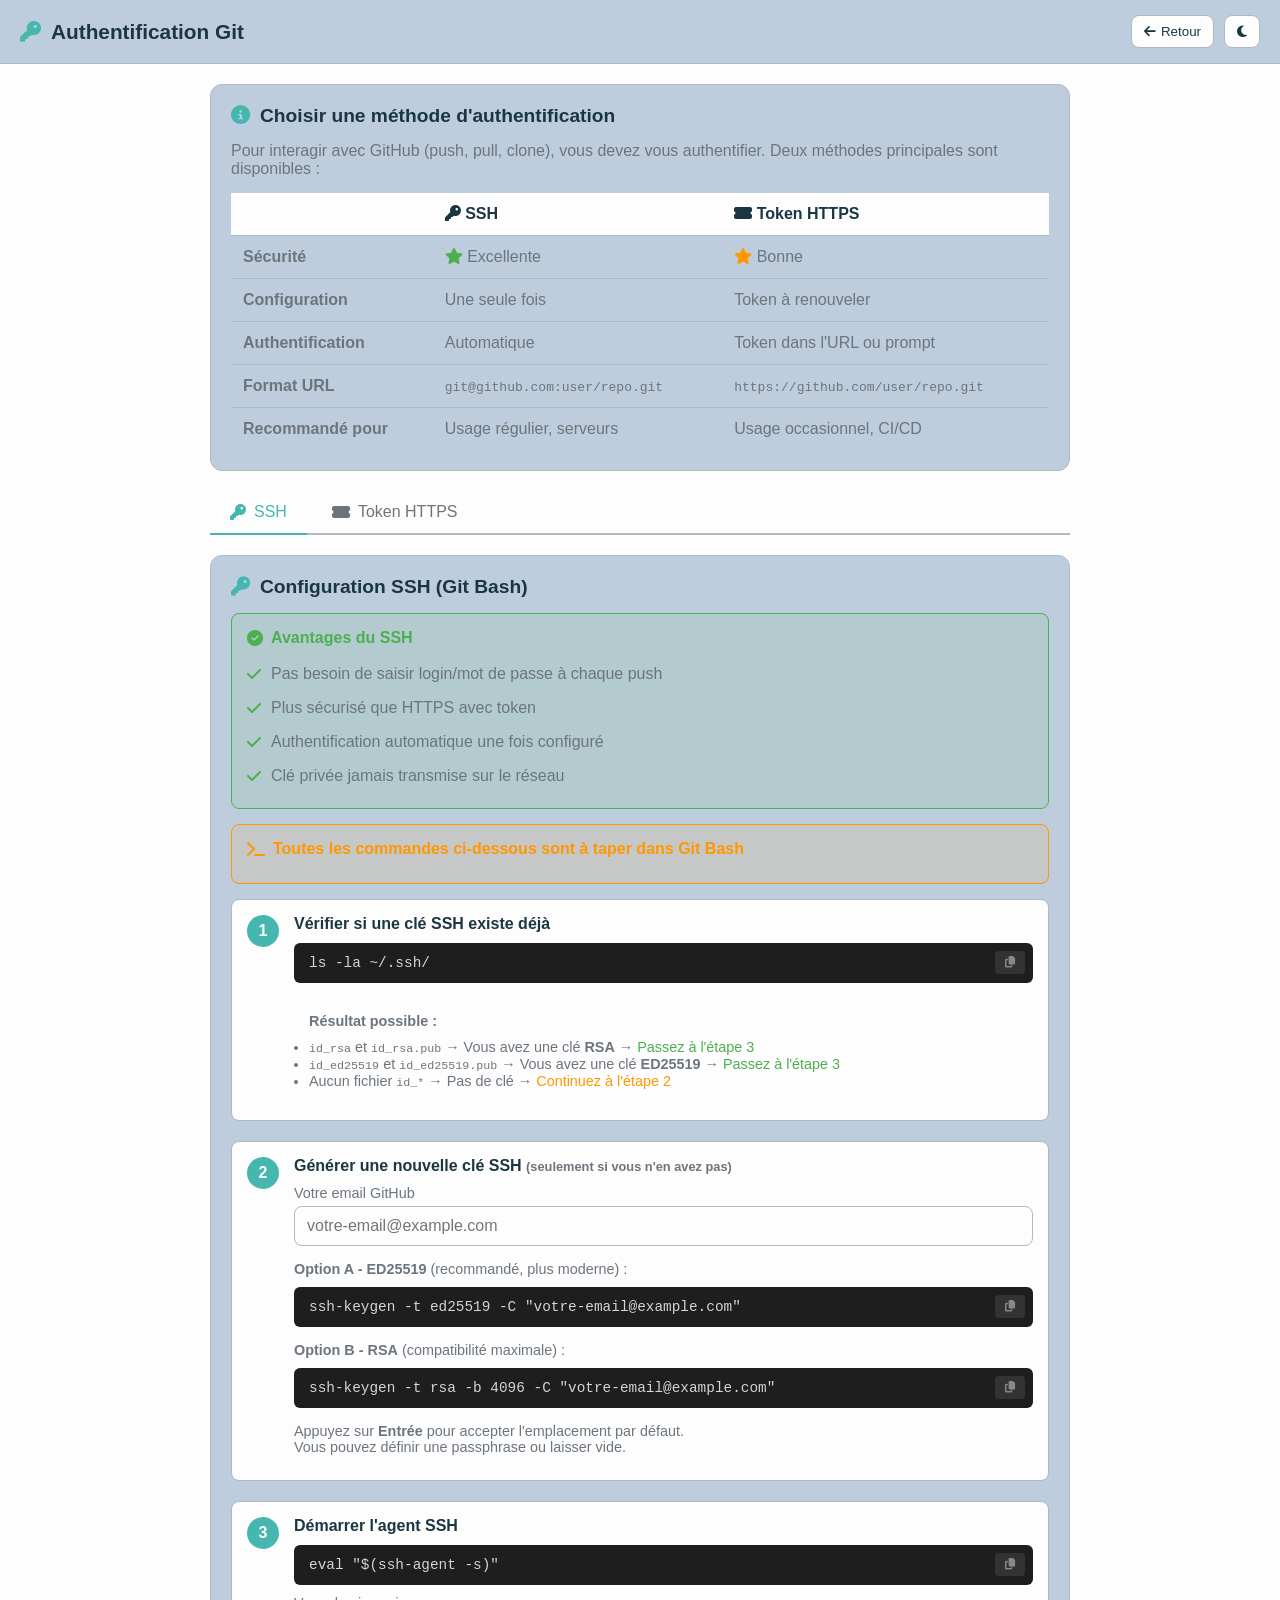
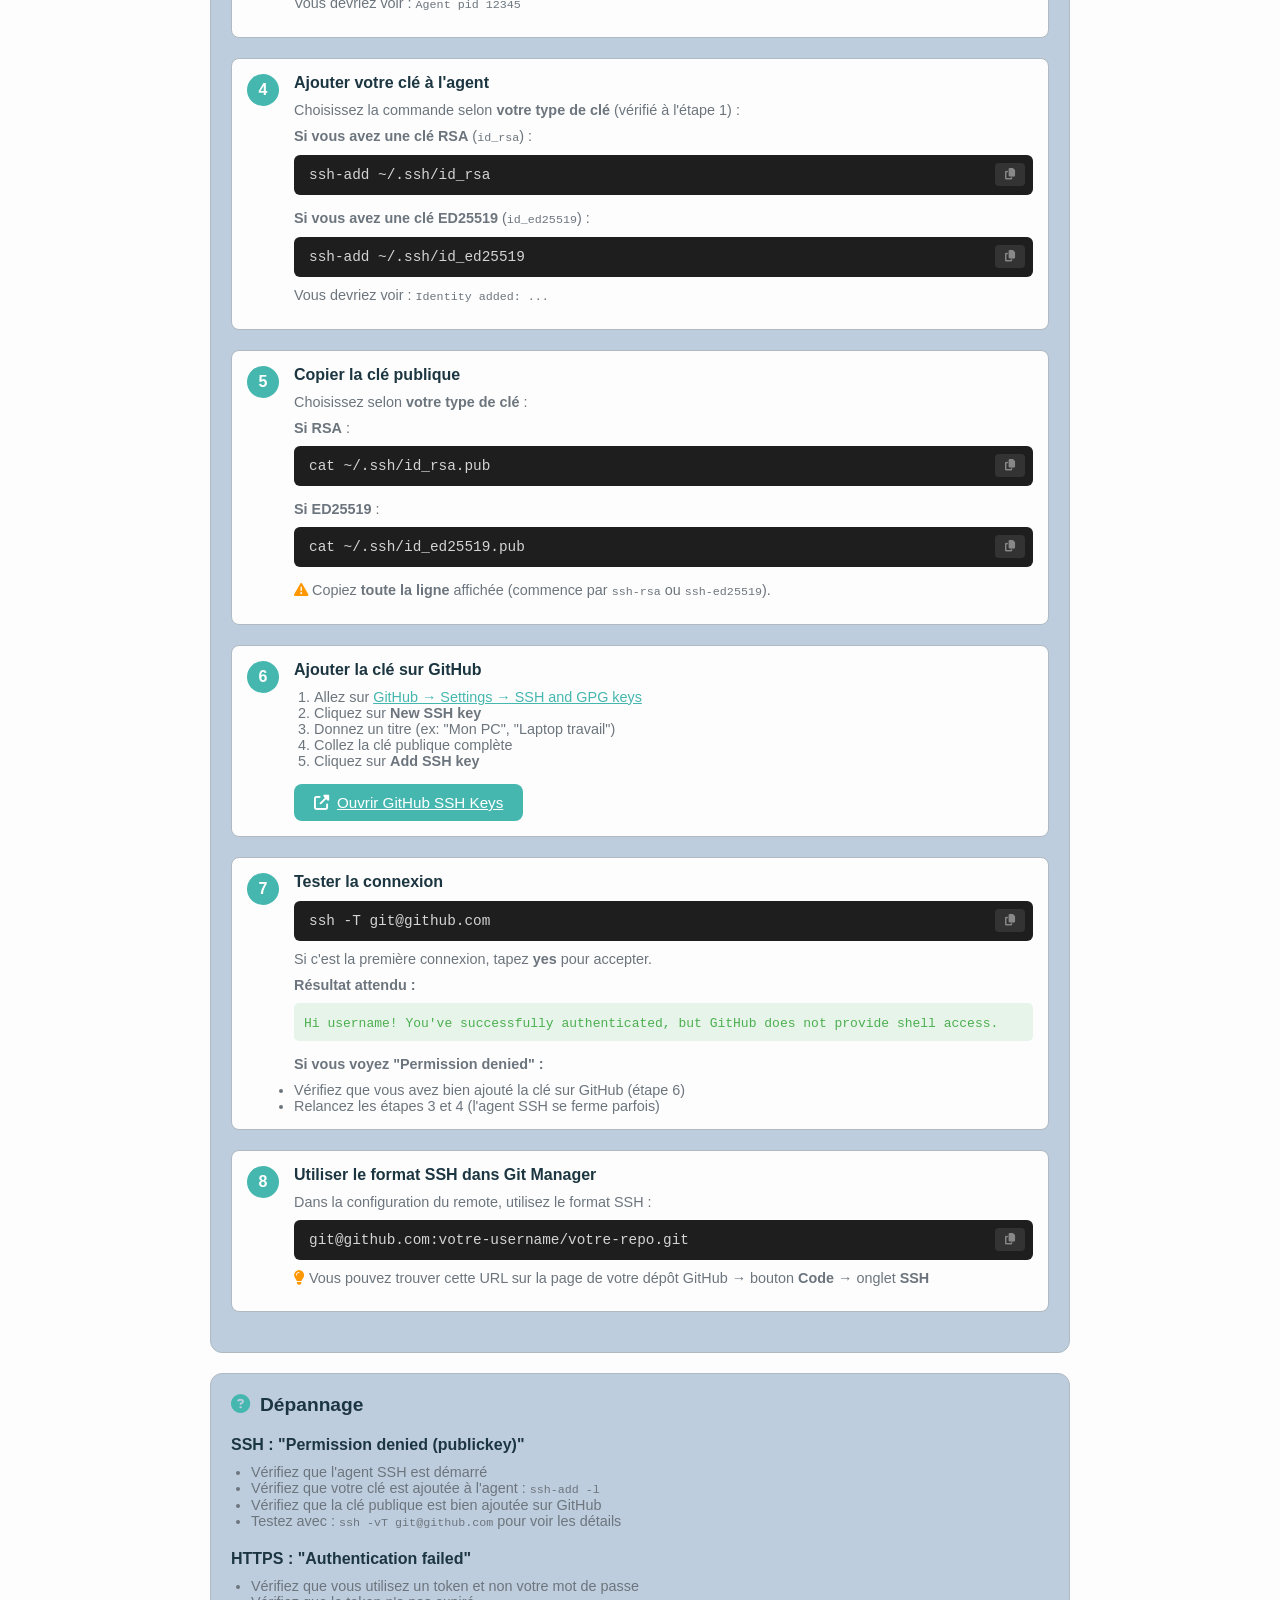
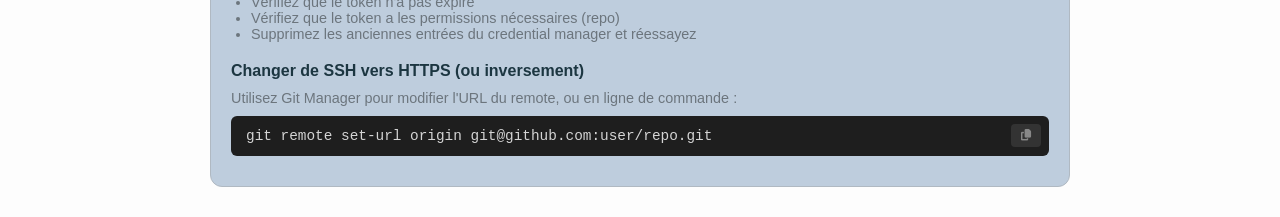
==== git-manager/git-auth.html @ 7ff9e51e "git add git-manager/css/ git-manager/js/ git-manager/git-auth.html git-manager/git-clone.html git-ma" ====
<!DOCTYPE html>
<html lang="fr">
<head>
  <meta charset="UTF-8">
  <meta name="viewport" content="width=device-width, initial-scale=1.0">
  <title>Authentification Git - SSH & Token</title>
  <link rel="icon" href="flavicon.svg" type="image/svg+xml">
  <link rel="stylesheet" href="css/common.css">
  <link rel="stylesheet" href="css/git-auth.css">
  <link rel="stylesheet" href="https://cdnjs.cloudflare.com/ajax/libs/font-awesome/6.4.0/css/all.min.css">
</head>
<body>
  <div class="header">
    <h1>
      <i class="fas fa-key"></i>
      <span>Authentification Git</span>
    </h1>
    <div class="header-actions">
      <button onclick="window.location.href='git-manager.html'" title="Retour au gestionnaire">
        <i class="fas fa-arrow-left"></i>
        <span>Retour</span>
      </button>
      <button onclick="toggleDarkMode()" id="darkModeBtn" title="Mode sombre">
        <i class="fas fa-moon"></i>
      </button>
    </div>
  </div>

  <div class="container">
    <div class="card">
      <h2><i class="fas fa-info-circle"></i> Choisir une méthode d'authentification</h2>
      <p style="color: var(--text-secondary); margin-bottom: 15px;">
        Pour interagir avec GitHub (push, pull, clone), vous devez vous authentifier. Deux méthodes principales sont disponibles :
      </p>

      <table class="comparison-table">
        <thead>
          <tr>
            <th></th>
            <th><i class="fas fa-key"></i> SSH</th>
            <th><i class="fas fa-ticket-alt"></i> Token HTTPS</th>
          </tr>
        </thead>
        <tbody>
          <tr>
            <td><strong>Sécurité</strong></td>
            <td><i class="fas fa-star" style="color: var(--success-color);"></i> Excellente</td>
            <td><i class="fas fa-star" style="color: var(--warning-color);"></i> Bonne</td>
          </tr>
          <tr>
            <td><strong>Configuration</strong></td>
            <td>Une seule fois</td>
            <td>Token à renouveler</td>
          </tr>
          <tr>
            <td><strong>Authentification</strong></td>
            <td>Automatique</td>
            <td>Token dans l'URL ou prompt</td>
          </tr>
          <tr>
            <td><strong>Format URL</strong></td>
            <td><code>git@github.com:user/repo.git</code></td>
            <td><code>https://github.com/user/repo.git</code></td>
          </tr>
          <tr>
            <td><strong>Recommandé pour</strong></td>
            <td>Usage régulier, serveurs</td>
            <td>Usage occasionnel, CI/CD</td>
          </tr>
        </tbody>
      </table>
    </div>

    <div class="tabs">
      <button class="tab active" onclick="showTab('ssh')">
        <i class="fas fa-key"></i>
        <span>SSH</span>
      </button>
      <button class="tab" onclick="showTab('token')">
        <i class="fas fa-ticket-alt"></i>
        <span>Token HTTPS</span>
      </button>
    </div>

    <!-- SSH Tab -->
    <div id="ssh-tab" class="tab-content active">
      <div class="card">
        <h2><i class="fas fa-key"></i> Configuration SSH (Git Bash)</h2>

        <div class="success-box">
          <h4><i class="fas fa-check-circle"></i> Avantages du SSH</h4>
          <ul class="advantages-list">
            <li><i class="fas fa-check"></i> Pas besoin de saisir login/mot de passe à chaque push</li>
            <li><i class="fas fa-check"></i> Plus sécurisé que HTTPS avec token</li>
            <li><i class="fas fa-check"></i> Authentification automatique une fois configuré</li>
            <li><i class="fas fa-check"></i> Clé privée jamais transmise sur le réseau</li>
          </ul>
        </div>

        <div class="warning-box">
          <h4><i class="fas fa-terminal"></i> Toutes les commandes ci-dessous sont à taper dans Git Bash</h4>
        </div>

        <div class="step">
          <div class="step-number">1</div>
          <div class="step-content">
            <h4>Vérifier si une clé SSH existe déjà</h4>
            <div class="code-block">
              <button class="copy-btn" onclick="copyCode(this)"><i class="fas fa-copy"></i></button>
              ls -la ~/.ssh/
            </div>
            <div style="margin-top: 15px; padding: 15px; background: rgba(255,255,255,0.05); border-radius: 8px;">
              <p><strong>Résultat possible :</strong></p>
              <ul style="color: var(--text-secondary); font-size: 0.9em; margin-top: 10px;">
                <li><code>id_rsa</code> et <code>id_rsa.pub</code> → Vous avez une clé <strong>RSA</strong> → <span style="color: var(--success-color);">Passez à l'étape 3</span></li>
                <li><code>id_ed25519</code> et <code>id_ed25519.pub</code> → Vous avez une clé <strong>ED25519</strong> → <span style="color: var(--success-color);">Passez à l'étape 3</span></li>
                <li>Aucun fichier <code>id_*</code> → Pas de clé → <span style="color: var(--warning-color);">Continuez à l'étape 2</span></li>
              </ul>
            </div>
          </div>
        </div>

        <div class="step">
          <div class="step-number">2</div>
          <div class="step-content">
            <h4>Générer une nouvelle clé SSH <span style="color: var(--text-secondary); font-size: 0.8em;">(seulement si vous n'en avez pas)</span></h4>
            <div class="form-group">
              <label for="sshEmail">Votre email GitHub</label>
              <input type="email" id="sshEmail" placeholder="votre-email@example.com">
            </div>
            <p><strong>Option A - ED25519</strong> (recommandé, plus moderne) :</p>
            <div class="code-block" id="sshGenCommand">
              <button class="copy-btn" onclick="copyCode(this)"><i class="fas fa-copy"></i></button>
              ssh-keygen -t ed25519 -C "votre-email@example.com"
            </div>
            <p style="margin-top: 15px;"><strong>Option B - RSA</strong> (compatibilité maximale) :</p>
            <div class="code-block">
              <button class="copy-btn" onclick="copyCode(this)"><i class="fas fa-copy"></i></button>
              ssh-keygen -t rsa -b 4096 -C "votre-email@example.com"
            </div>
            <p style="margin-top: 15px; color: var(--text-secondary); font-size: 0.9em;">
              Appuyez sur <strong>Entrée</strong> pour accepter l'emplacement par défaut.<br>
              Vous pouvez définir une passphrase ou laisser vide.
            </p>
          </div>
        </div>

        <div class="step">
          <div class="step-number">3</div>
          <div class="step-content">
            <h4>Démarrer l'agent SSH</h4>
            <div class="code-block">
              <button class="copy-btn" onclick="copyCode(this)"><i class="fas fa-copy"></i></button>
              eval "$(ssh-agent -s)"
            </div>
            <p style="color: var(--text-secondary); font-size: 0.9em; margin-top: 10px;">
              Vous devriez voir : <code>Agent pid 12345</code>
            </p>
          </div>
        </div>

        <div class="step">
          <div class="step-number">4</div>
          <div class="step-content">
            <h4>Ajouter votre clé à l'agent</h4>
            <p>Choisissez la commande selon <strong>votre type de clé</strong> (vérifié à l'étape 1) :</p>
            <p style="margin-top: 10px;"><strong>Si vous avez une clé RSA</strong> (<code>id_rsa</code>) :</p>
            <div class="code-block">
              <button class="copy-btn" onclick="copyCode(this)"><i class="fas fa-copy"></i></button>
              ssh-add ~/.ssh/id_rsa
            </div>
            <p style="margin-top: 15px;"><strong>Si vous avez une clé ED25519</strong> (<code>id_ed25519</code>) :</p>
            <div class="code-block">
              <button class="copy-btn" onclick="copyCode(this)"><i class="fas fa-copy"></i></button>
              ssh-add ~/.ssh/id_ed25519
            </div>
            <p style="color: var(--text-secondary); font-size: 0.9em; margin-top: 10px;">
              Vous devriez voir : <code>Identity added: ...</code>
            </p>
          </div>
        </div>

        <div class="step">
          <div class="step-number">5</div>
          <div class="step-content">
            <h4>Copier la clé publique</h4>
            <p>Choisissez selon <strong>votre type de clé</strong> :</p>
            <p style="margin-top: 10px;"><strong>Si RSA</strong> :</p>
            <div class="code-block">
              <button class="copy-btn" onclick="copyCode(this)"><i class="fas fa-copy"></i></button>
              cat ~/.ssh/id_rsa.pub
            </div>
            <p style="margin-top: 15px;"><strong>Si ED25519</strong> :</p>
            <div class="code-block">
              <button class="copy-btn" onclick="copyCode(this)"><i class="fas fa-copy"></i></button>
              cat ~/.ssh/id_ed25519.pub
            </div>
            <p style="margin-top: 15px; color: var(--text-secondary); font-size: 0.9em;">
              <i class="fas fa-exclamation-triangle" style="color: var(--warning-color);"></i>
              Copiez <strong>toute la ligne</strong> affichée (commence par <code>ssh-rsa</code> ou <code>ssh-ed25519</code>).
            </p>
          </div>
        </div>

        <div class="step">
          <div class="step-number">6</div>
          <div class="step-content">
            <h4>Ajouter la clé sur GitHub</h4>
            <ol style="color: var(--text-secondary); padding-left: 20px; font-size: 0.9em;">
              <li>Allez sur <a href="https://github.com/settings/keys" target="_blank" style="color: var(--accent-color);">GitHub → Settings → SSH and GPG keys</a></li>
              <li>Cliquez sur <strong>New SSH key</strong></li>
              <li>Donnez un titre (ex: "Mon PC", "Laptop travail")</li>
              <li>Collez la clé publique complète</li>
              <li>Cliquez sur <strong>Add SSH key</strong></li>
            </ol>
            <div class="btn-group">
              <a href="https://github.com/settings/ssh/new" target="_blank" class="btn btn-primary">
                <i class="fas fa-external-link-alt"></i> Ouvrir GitHub SSH Keys
              </a>
            </div>
          </div>
        </div>

        <div class="step">
          <div class="step-number">7</div>
          <div class="step-content">
            <h4>Tester la connexion</h4>
            <div class="code-block">
              <button class="copy-btn" onclick="copyCode(this)"><i class="fas fa-copy"></i></button>
              ssh -T git@github.com
            </div>
            <p style="margin-top: 10px;">Si c'est la première connexion, tapez <strong>yes</strong> pour accepter.</p>
            <p style="margin-top: 10px;"><strong>Résultat attendu :</strong></p>
            <div style="padding: 10px; background: rgba(40, 167, 69, 0.1); border-radius: 5px; margin-top: 5px;">
              <code style="color: var(--success-color);">Hi username! You've successfully authenticated, but GitHub does not provide shell access.</code>
            </div>
            <p style="margin-top: 15px;"><strong>Si vous voyez "Permission denied" :</strong></p>
            <ul style="color: var(--text-secondary); font-size: 0.9em;">
              <li>Vérifiez que vous avez bien ajouté la clé sur GitHub (étape 6)</li>
              <li>Relancez les étapes 3 et 4 (l'agent SSH se ferme parfois)</li>
            </ul>
          </div>
        </div>

        <div class="step">
          <div class="step-number">8</div>
          <div class="step-content">
            <h4>Utiliser le format SSH dans Git Manager</h4>
            <p>Dans la configuration du remote, utilisez le format SSH :</p>
            <div class="code-block">
              <button class="copy-btn" onclick="copyCode(this)"><i class="fas fa-copy"></i></button>
              git@github.com:votre-username/votre-repo.git
            </div>
            <p style="margin-top: 10px; color: var(--text-secondary); font-size: 0.9em;">
              <i class="fas fa-lightbulb" style="color: var(--warning-color);"></i>
              Vous pouvez trouver cette URL sur la page de votre dépôt GitHub → bouton <strong>Code</strong> → onglet <strong>SSH</strong>
            </p>
          </div>
        </div>
      </div>
    </div>

    <!-- Token Tab -->
    <div id="token-tab" class="tab-content">
      <div class="card">
        <h2><i class="fas fa-ticket-alt"></i> Configuration Token HTTPS</h2>

        <div class="info-box">
          <h4><i class="fas fa-info-circle"></i> À propos des tokens</h4>
          <p style="color: var(--text-secondary); font-size: 0.9em;">
            Depuis août 2021, GitHub n'accepte plus les mots de passe pour les opérations Git via HTTPS.
            Vous devez utiliser un <strong>Personal Access Token (PAT)</strong> à la place.
          </p>
        </div>

        <div class="step">
          <div class="step-number">1</div>
          <div class="step-content">
            <h4>Créer un Personal Access Token</h4>
            <ol style="color: var(--text-secondary); padding-left: 20px; font-size: 0.9em;">
              <li>Allez sur <a href="https://github.com/settings/tokens?type=beta" target="_blank" style="color: var(--accent-color);">GitHub → Settings → Developer settings → Personal access tokens</a></li>
              <li>Cliquez sur <strong>Generate new token</strong></li>
              <li>Choisissez <strong>Fine-grained tokens</strong> (recommandé) ou <strong>Classic</strong></li>
              <li>Donnez un nom descriptif (ex: "Git Manager local")</li>
              <li>Définissez une date d'expiration</li>
              <li>Sélectionnez les permissions nécessaires :
                <ul style="margin-top: 5px;">
                  <li><strong>repo</strong> : accès complet aux dépôts privés</li>
                  <li><strong>workflow</strong> : si vous utilisez GitHub Actions</li>
                </ul>
              </li>
              <li>Cliquez sur <strong>Generate token</strong></li>
              <li><strong style="color: var(--danger-color);">Copiez le token immédiatement !</strong> Il ne sera plus affiché.</li>
            </ol>
            <div class="btn-group">
              <a href="https://github.com/settings/tokens/new" target="_blank" class="btn btn-primary">
                <i class="fas fa-external-link-alt"></i> Créer un token (Classic)
              </a>
              <a href="https://github.com/settings/personal-access-tokens/new" target="_blank" class="btn btn-secondary">
                <i class="fas fa-external-link-alt"></i> Créer un token (Fine-grained)
              </a>
            </div>
          </div>
        </div>

        <div class="step">
          <div class="step-number">2</div>
          <div class="step-content">
            <h4>Utiliser le token</h4>
            <p>Il y a plusieurs façons d'utiliser votre token :</p>

            <h5 style="margin-top: 15px; color: var(--text-primary);">Option A : Token dans l'URL (simple mais moins sécurisé)</h5>
            <div class="code-block">
              <button class="copy-btn" onclick="copyCode(this)"><i class="fas fa-copy"></i></button>
              https://TOKEN@github.com/username/repo.git
            </div>
            <p style="color: var(--text-secondary); font-size: 0.9em;">
              <i class="fas fa-exclamation-triangle" style="color: var(--warning-color);"></i>
              Le token sera visible dans la configuration Git. À éviter sur des machines partagées.
            </p>

            <h5 style="margin-top: 20px; color: var(--text-primary);">Option B : Credential Manager (recommandé)</h5>
            <p style="color: var(--text-secondary); font-size: 0.9em;">
              Configurez Git pour stocker vos identifiants de manière sécurisée :
            </p>
            <div class="code-block">
              <button class="copy-btn" onclick="copyCode(this)"><i class="fas fa-copy"></i></button>
              git config --global credential.helper store
            </div>
            <p style="color: var(--text-secondary); font-size: 0.9em; margin-top: 10px;">
              Lors du prochain push/pull, entrez votre username GitHub et le token comme mot de passe.
              Git les mémorisera pour les prochaines fois.
            </p>

            <h5 style="margin-top: 20px; color: var(--text-primary);">Option C : Windows Credential Manager</h5>
            <p style="color: var(--text-secondary); font-size: 0.9em;">Sur Windows, utilisez le gestionnaire d'identifiants intégré :</p>
            <div class="code-block">
              <button class="copy-btn" onclick="copyCode(this)"><i class="fas fa-copy"></i></button>
              git config --global credential.helper wincred
            </div>
          </div>
        </div>

        <div class="step">
          <div class="step-number">3</div>
          <div class="step-content">
            <h4>Format de l'URL HTTPS</h4>
            <p>Dans Git Manager, utilisez le format HTTPS standard :</p>
            <div class="code-block">
              <button class="copy-btn" onclick="copyCode(this)"><i class="fas fa-copy"></i></button>
              https://github.com/votre-username/votre-repo.git
            </div>
            <p style="margin-top: 10px; color: var(--text-secondary); font-size: 0.9em;">
              <i class="fas fa-lightbulb" style="color: var(--warning-color);"></i>
              Vous pouvez trouver cette URL sur la page de votre dépôt GitHub → bouton <strong>Code</strong> → onglet <strong>HTTPS</strong>
            </p>
          </div>
        </div>

        <div class="warning-box" style="margin-top: 20px;">
          <h4><i class="fas fa-exclamation-triangle"></i> Sécurité des tokens</h4>
          <ul style="color: var(--text-secondary); font-size: 0.9em; padding-left: 20px;">
            <li>Ne partagez <strong>jamais</strong> votre token</li>
            <li>Ne le commitez <strong>jamais</strong> dans un dépôt</li>
            <li>Utilisez des tokens avec des permissions minimales</li>
            <li>Définissez une date d'expiration</li>
            <li>Révoquez les tokens non utilisés</li>
          </ul>
        </div>
      </div>
    </div>

    <div class="card">
      <h2><i class="fas fa-question-circle"></i> Dépannage</h2>

      <h3>SSH : "Permission denied (publickey)"</h3>
      <ul style="color: var(--text-secondary); padding-left: 20px; font-size: 0.9em;">
        <li>Vérifiez que l'agent SSH est démarré</li>
        <li>Vérifiez que votre clé est ajoutée à l'agent : <code>ssh-add -l</code></li>
        <li>Vérifiez que la clé publique est bien ajoutée sur GitHub</li>
        <li>Testez avec : <code>ssh -vT git@github.com</code> pour voir les détails</li>
      </ul>

      <h3 style="margin-top: 20px;">HTTPS : "Authentication failed"</h3>
      <ul style="color: var(--text-secondary); padding-left: 20px; font-size: 0.9em;">
        <li>Vérifiez que vous utilisez un token et non votre mot de passe</li>
        <li>Vérifiez que le token n'a pas expiré</li>
        <li>Vérifiez que le token a les permissions nécessaires (repo)</li>
        <li>Supprimez les anciennes entrées du credential manager et réessayez</li>
      </ul>

      <h3 style="margin-top: 20px;">Changer de SSH vers HTTPS (ou inversement)</h3>
      <p style="color: var(--text-secondary); font-size: 0.9em; margin-top: 10px;">
        Utilisez Git Manager pour modifier l'URL du remote, ou en ligne de commande :
      </p>
      <div class="code-block">
        <button class="copy-btn" onclick="copyCode(this)"><i class="fas fa-copy"></i></button>
        git remote set-url origin git@github.com:user/repo.git
      </div>
    </div>
  </div>
  <script src="js/git-auth.js"></script>
</body>
</html>
---- git-manager/css/common.css ----
/* Variables CSS communes à toutes les pages - Thème clair */
:root {
  --bg-color: #fdfdfd;
  --bg-primary: #f0f2f5;
  --bg-secondary: #becddd;
  --text-primary: #1c3641;
  --text-secondary: #6c757d;
  --border-color: #b0b9c2;
  --accent-color: #45b7af;
  --accent-hover: #3ca29a;
  --danger-color: #f44336;
  --success-color: #4caf50;
  --warning-color: #ff9800;
  --info-color: #2196f3;
}

/* Thème sombre */
.dark-mode {
  --bg-color: #1e293b;
  --bg-primary: #1e293b;
  --bg-secondary: #293d58;
  --text-primary: #ffffff;
  --text-secondary: #94a3b8;
  --border-color: #3d4f5f;
  --accent-color: #45b7af;
  --accent-hover: #3ca29a;
}
---- git-manager/css/git-auth.css ----
* {
  margin: 0;
  padding: 0;
  box-sizing: border-box;
}

body {
  font-family: -apple-system, BlinkMacSystemFont, 'Segoe UI', Roboto, Oxygen, Ubuntu, sans-serif;
  background: var(--bg-color);
  color: var(--text-primary);
  min-height: 100vh;
  transition: background 0.3s, color 0.3s;
}

.header {
  background: var(--bg-secondary);
  padding: 15px 20px;
  border-bottom: 1px solid var(--border-color);
  display: flex;
  justify-content: space-between;
  align-items: center;
  position: sticky;
  top: 0;
  z-index: 100;
}

.header h1 {
  font-size: 1.3em;
  display: flex;
  align-items: center;
  gap: 10px;
  color: var(--text-primary);
}

.header h1 i {
  color: var(--accent-color);
}

.header-actions {
  display: flex;
  gap: 10px;
}

.header-actions button {
  background: var(--bg-color);
  border: 1px solid var(--border-color);
  color: var(--text-primary);
  padding: 8px 12px;
  border-radius: 8px;
  cursor: pointer;
  display: flex;
  align-items: center;
  gap: 5px;
  transition: all 0.2s;
}

.header-actions button:hover {
  background: var(--accent-color);
  color: white;
  border-color: var(--accent-color);
}

.container {
  max-width: 900px;
  margin: 0 auto;
  padding: 20px;
}

.card {
  background: var(--bg-secondary);
  border-radius: 12px;
  padding: 20px;
  margin-bottom: 20px;
  border: 1px solid var(--border-color);
}

.card h2 {
  font-size: 1.2em;
  margin-bottom: 15px;
  display: flex;
  align-items: center;
  gap: 10px;
  color: var(--text-primary);
}

.card h2 i {
  color: var(--accent-color);
}

.card h3 {
  font-size: 1em;
  margin: 20px 0 10px 0;
  color: var(--text-primary);
}

.info-box {
  background: rgba(33, 150, 243, 0.1);
  border: 1px solid var(--info-color);
  border-radius: 8px;
  padding: 15px;
  margin-bottom: 15px;
}

.info-box h4 {
  color: var(--info-color);
  margin-bottom: 10px;
  display: flex;
  align-items: center;
  gap: 8px;
}

.warning-box {
  background: rgba(255, 152, 0, 0.1);
  border: 1px solid var(--warning-color);
  border-radius: 8px;
  padding: 15px;
  margin-bottom: 15px;
}

.warning-box h4 {
  color: var(--warning-color);
  margin-bottom: 10px;
  display: flex;
  align-items: center;
  gap: 8px;
}

.success-box {
  background: rgba(76, 175, 80, 0.1);
  border: 1px solid var(--success-color);
  border-radius: 8px;
  padding: 15px;
  margin-bottom: 15px;
}

.success-box h4 {
  color: var(--success-color);
  margin-bottom: 10px;
  display: flex;
  align-items: center;
  gap: 8px;
}

.step {
  display: flex;
  gap: 15px;
  margin-bottom: 20px;
  padding: 15px;
  background: var(--bg-color);
  border-radius: 8px;
  border: 1px solid var(--border-color);
}

.step-number {
  width: 32px;
  height: 32px;
  background: var(--accent-color);
  color: white;
  border-radius: 50%;
  display: flex;
  align-items: center;
  justify-content: center;
  font-weight: bold;
  flex-shrink: 0;
}

.step-content {
  flex: 1;
}

.step-content h4 {
  margin-bottom: 10px;
  color: var(--text-primary);
}

.step-content p {
  color: var(--text-secondary);
  font-size: 0.9em;
  margin-bottom: 10px;
}

.code-block {
  background: #1e1e1e;
  color: #d4d4d4;
  padding: 12px 15px;
  border-radius: 6px;
  font-family: 'Consolas', 'Monaco', monospace;
  font-size: 0.9em;
  overflow-x: auto;
  margin: 10px 0;
  position: relative;
}

.code-block .copy-btn {
  position: absolute;
  top: 8px;
  right: 8px;
  background: #333;
  border: none;
  color: #888;
  padding: 5px 10px;
  border-radius: 4px;
  cursor: pointer;
  font-size: 0.8em;
  transition: all 0.2s;
}

.code-block .copy-btn:hover {
  background: var(--accent-color);
  color: white;
}

.code-block .copy-btn.copied {
  background: var(--success-color);
  color: white;
}

.form-group {
  margin-bottom: 15px;
}

.form-group label {
  display: block;
  margin-bottom: 5px;
  color: var(--text-secondary);
  font-size: 0.9em;
}

.form-group input {
  width: 100%;
  padding: 10px 12px;
  border: 1px solid var(--border-color);
  border-radius: 8px;
  background: var(--bg-color);
  color: var(--text-primary);
  font-size: 1em;
}

.form-group input:focus {
  outline: none;
  border-color: var(--accent-color);
}

.btn {
  padding: 10px 20px;
  border: none;
  border-radius: 8px;
  cursor: pointer;
  font-size: 0.95em;
  display: inline-flex;
  align-items: center;
  gap: 8px;
  transition: all 0.2s;
}

.btn-primary {
  background: var(--accent-color);
  color: white;
}

.btn-primary:hover {
  filter: brightness(1.1);
}

.btn-secondary {
  background: var(--bg-color);
  color: var(--text-primary);
  border: 1px solid var(--border-color);
}

.btn-secondary:hover {
  background: var(--border-color);
}

.btn:disabled {
  opacity: 0.5;
  cursor: not-allowed;
}

.btn-group {
  display: flex;
  gap: 10px;
  flex-wrap: wrap;
  margin-top: 15px;
}

.tabs {
  display: flex;
  gap: 5px;
  margin-bottom: 20px;
  border-bottom: 2px solid var(--border-color);
  padding-bottom: 0;
}

.tab {
  padding: 12px 20px;
  background: transparent;
  border: none;
  color: var(--text-secondary);
  cursor: pointer;
  font-size: 1em;
  border-bottom: 2px solid transparent;
  margin-bottom: -2px;
  transition: all 0.2s;
  display: flex;
  align-items: center;
  gap: 8px;
}

.tab:hover {
  color: var(--text-primary);
}

.tab.active {
  color: var(--accent-color);
  border-bottom-color: var(--accent-color);
}

.tab-content {
  display: none;
}

.tab-content.active {
  display: block;
}

.terminal-output {
  background: #1e1e1e;
  color: #d4d4d4;
  padding: 15px;
  border-radius: 8px;
  font-family: 'Consolas', 'Monaco', monospace;
  font-size: 0.85em;
  max-height: 300px;
  overflow-y: auto;
  display: none;
  margin-top: 15px;
}

.terminal-output.visible {
  display: block;
}

.terminal-output .success { color: #4caf50; }
.terminal-output .error   { color: #f44336; }
.terminal-output .info    { color: #2196f3; }

.loading {
  display: none;
  align-items: center;
  gap: 10px;
  color: var(--text-secondary);
  margin-top: 15px;
}

.loading.visible {
  display: flex;
}

.loading i {
  animation: spin 1s linear infinite;
}

@keyframes spin {
  from { transform: rotate(0deg); }
  to { transform: rotate(360deg); }
}

.status-badge {
  display: inline-flex;
  align-items: center;
  gap: 5px;
  padding: 5px 12px;
  border-radius: 20px;
  font-size: 0.85em;
  font-weight: 500;
}

.status-badge.success { background: rgba(76, 175, 80, 0.15); color: var(--success-color); }
.status-badge.warning { background: rgba(255, 152, 0, 0.15); color: var(--warning-color); }
.status-badge.error   { background: rgba(244, 67, 54, 0.15); color: var(--danger-color); }

.advantages-list {
  list-style: none;
  padding: 0;
}

.advantages-list li {
  padding: 8px 0;
  display: flex;
  align-items: center;
  gap: 10px;
  color: var(--text-secondary);
}

.advantages-list li i {
  color: var(--success-color);
}

.comparison-table {
  width: 100%;
  border-collapse: collapse;
  margin-top: 15px;
}

.comparison-table th,
.comparison-table td {
  padding: 12px;
  text-align: left;
  border-bottom: 1px solid var(--border-color);
}

.comparison-table th {
  background: var(--bg-color);
  color: var(--text-primary);
  font-weight: 600;
}

.comparison-table td {
  color: var(--text-secondary);
}

.comparison-table tr:last-child td {
  border-bottom: none;
}

@media (max-width: 600px) {
  .header h1 span { display: none; }
  .tabs { flex-wrap: wrap; }
  .tab { flex: 1; justify-content: center; padding: 10px; }
  .tab span { display: none; }
}
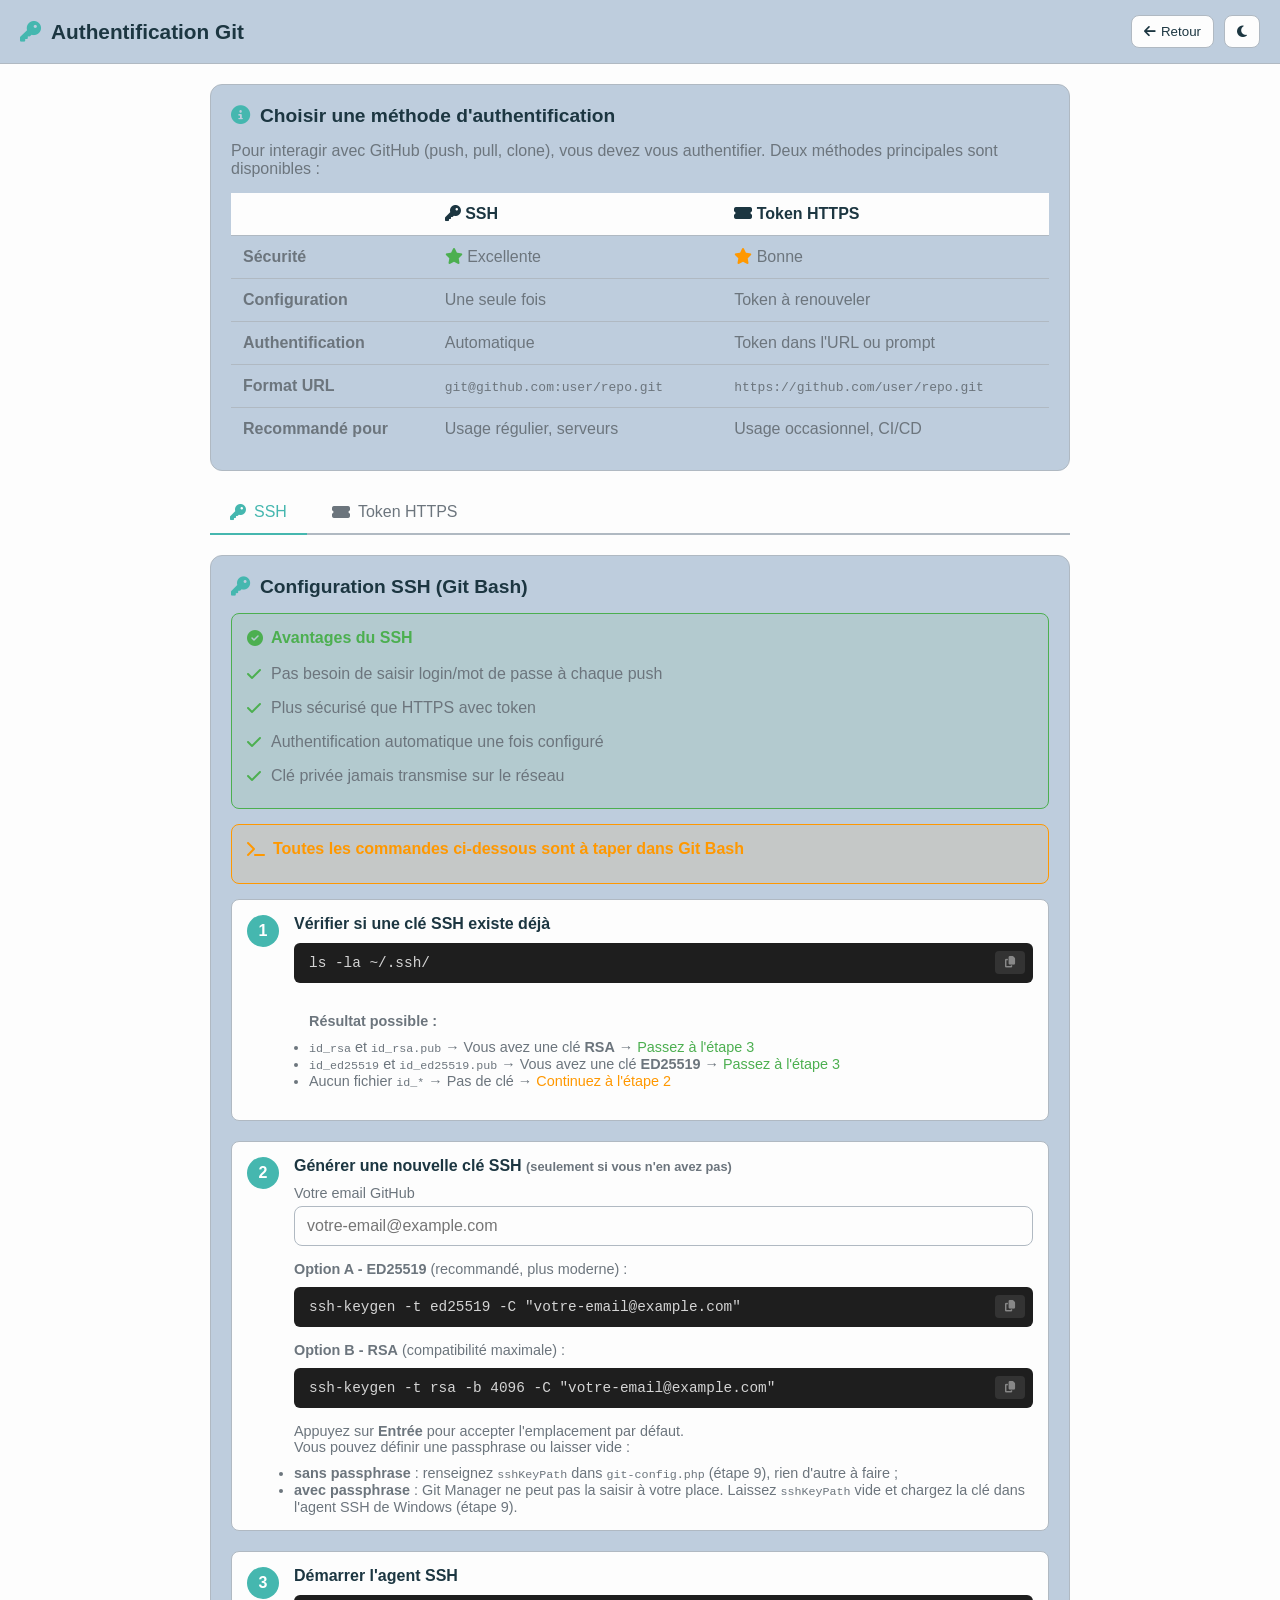
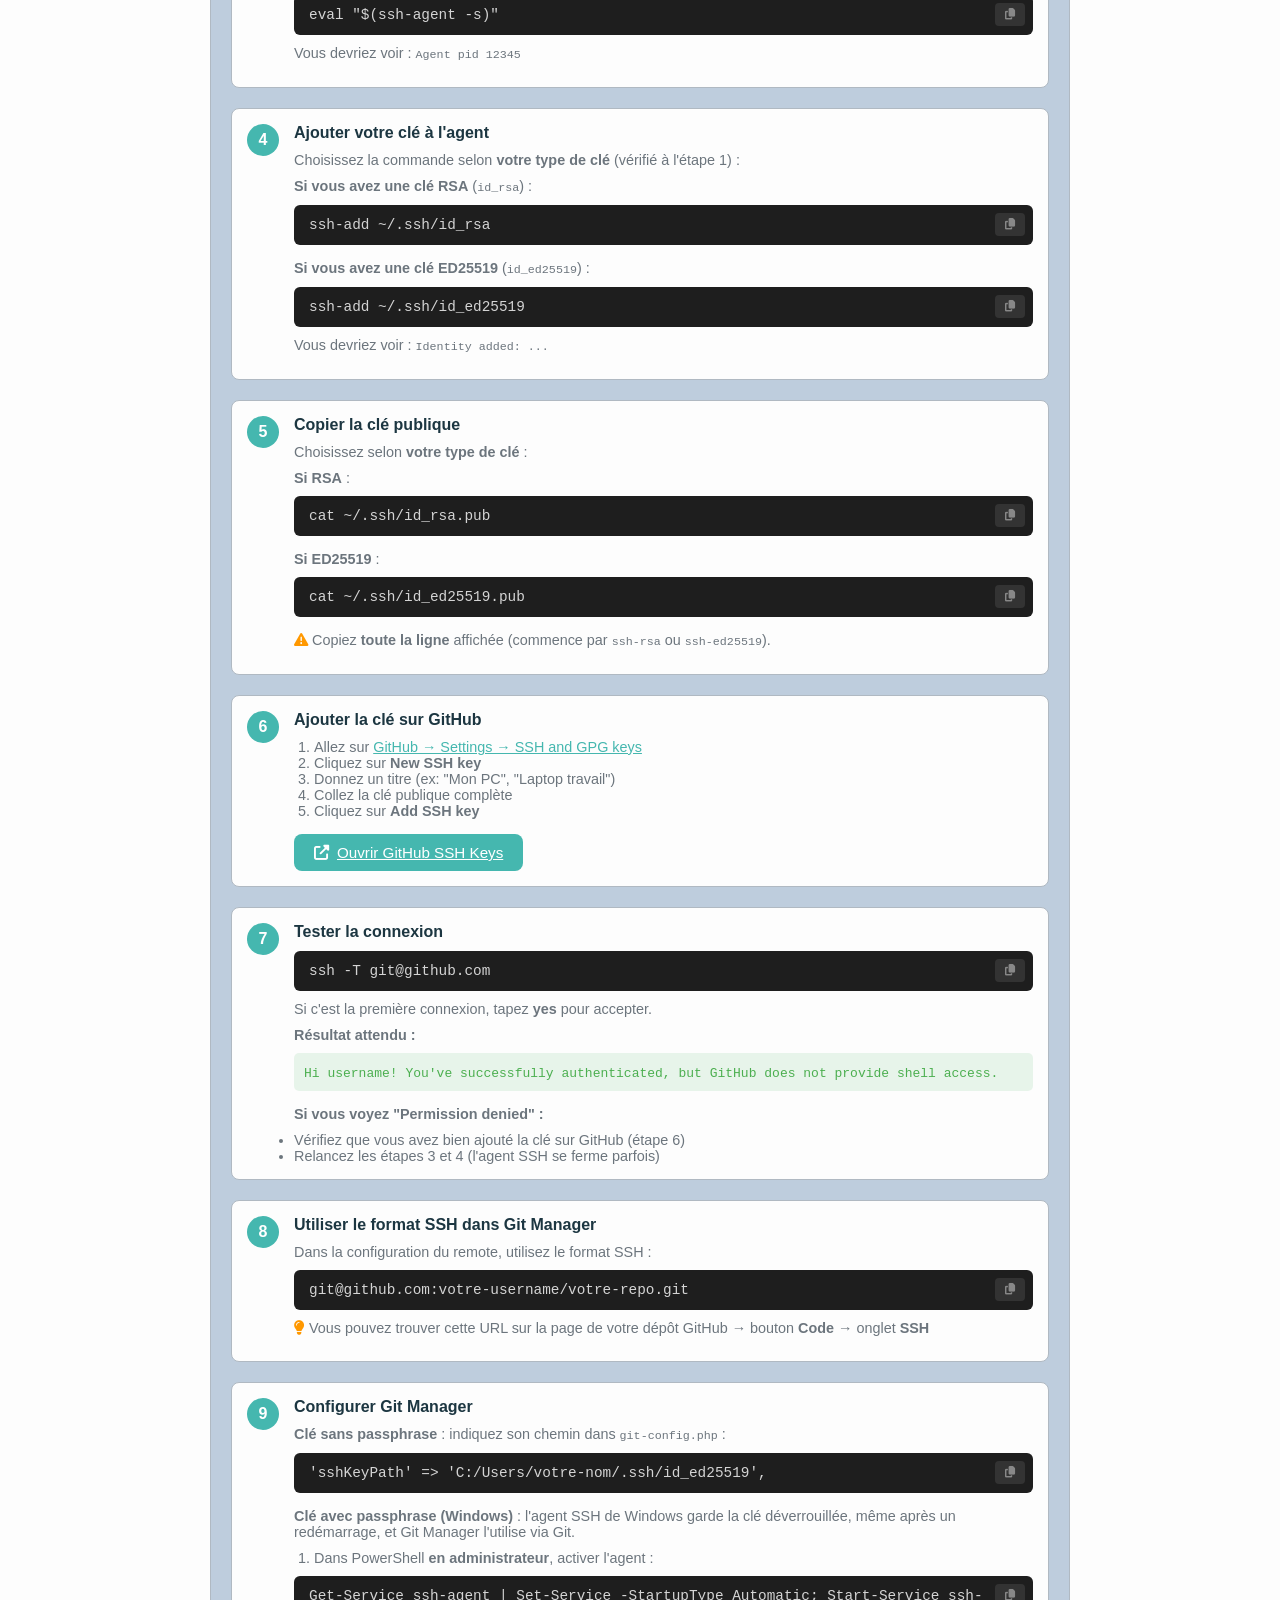
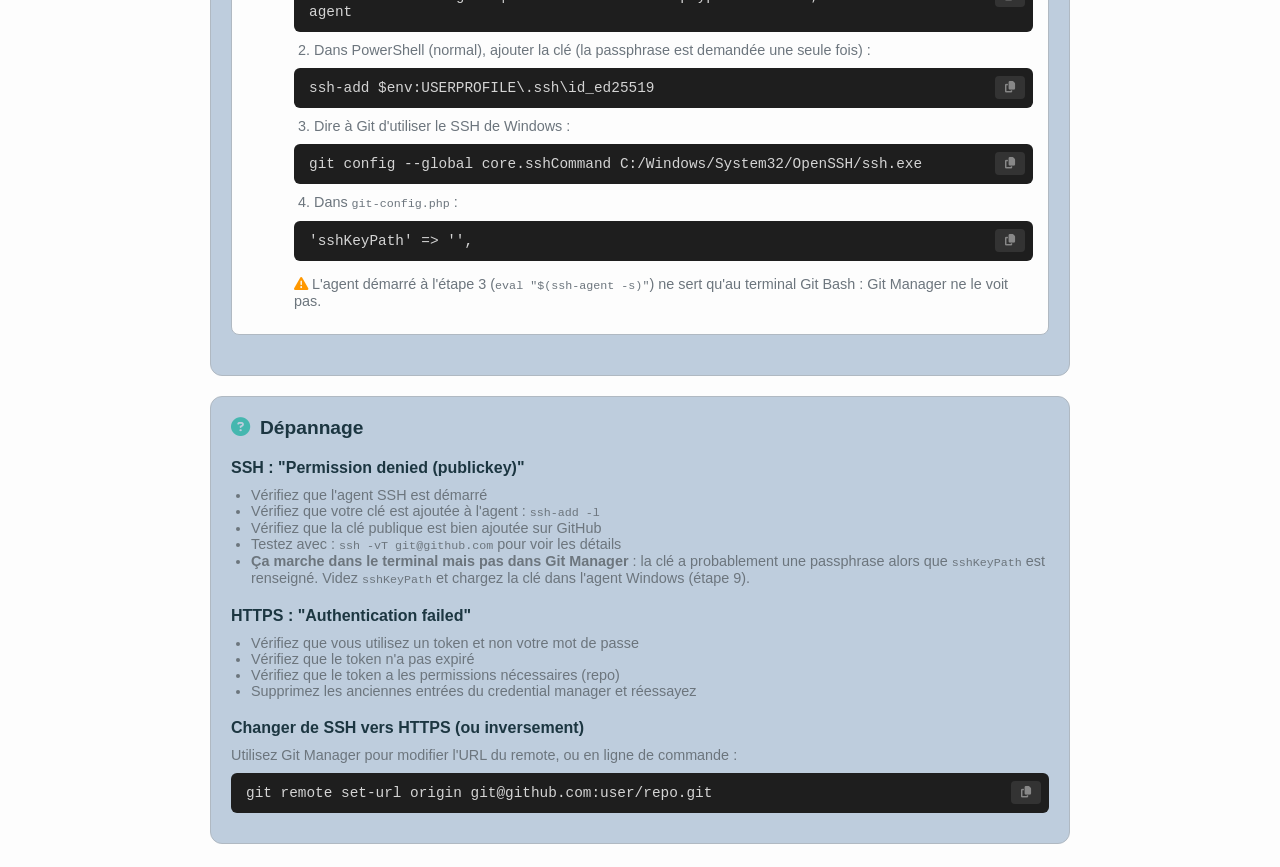
==== commit 48029598: "docs(ssh): clé protégée par une passphrase, passer par l'agent Windows Avec sshKeyPath renseigné, gi" ====
--- a/git-manager/git-auth.html
+++ b/git-manager/git-auth.html
@@ -6,6 +6,7 @@
   <title>Authentification Git - SSH & Token</title>
   <link rel="icon" href="flavicon.svg" type="image/svg+xml">
   <link rel="stylesheet" href="css/common.css">
+  <link rel="stylesheet" href="css/pages-shared.css">
   <link rel="stylesheet" href="css/git-auth.css">
   <link rel="stylesheet" href="https://cdnjs.cloudflare.com/ajax/libs/font-awesome/6.4.0/css/all.min.css">
 </head>
@@ -16,7 +17,7 @@
       <span>Authentification Git</span>
     </h1>
     <div class="header-actions">
-      <button onclick="window.location.href='git-manager.html'" title="Retour au gestionnaire">
+      <button onclick="navigateBack()" title="Retour au gestionnaire">
         <i class="fas fa-arrow-left"></i>
         <span>Retour</span>
       </button>
@@ -29,7 +30,7 @@
   <div class="container">
     <div class="card">
       <h2><i class="fas fa-info-circle"></i> Choisir une méthode d'authentification</h2>
-      <p style="color: var(--text-secondary); margin-bottom: 15px;">
+      <p class="text-muted mb-15">
         Pour interagir avec GitHub (push, pull, clone), vous devez vous authentifier. Deux méthodes principales sont disponibles :
       </p>
 
@@ -44,8 +45,8 @@
         <tbody>
           <tr>
             <td><strong>Sécurité</strong></td>
-            <td><i class="fas fa-star" style="color: var(--success-color);"></i> Excellente</td>
-            <td><i class="fas fa-star" style="color: var(--warning-color);"></i> Bonne</td>
+            <td><i class="fas fa-star text-success"></i> Excellente</td>
+            <td><i class="fas fa-star icon-warning"></i> Bonne</td>
           </tr>
           <tr>
             <td><strong>Configuration</strong></td>
@@ -109,12 +110,12 @@
               <button class="copy-btn" onclick="copyCode(this)"><i class="fas fa-copy"></i></button>
               ls -la ~/.ssh/
             </div>
-            <div style="margin-top: 15px; padding: 15px; background: rgba(255,255,255,0.05); border-radius: 8px;">
+            <div class="hint-box">
               <p><strong>Résultat possible :</strong></p>
-              <ul style="color: var(--text-secondary); font-size: 0.9em; margin-top: 10px;">
-                <li><code>id_rsa</code> et <code>id_rsa.pub</code> → Vous avez une clé <strong>RSA</strong> → <span style="color: var(--success-color);">Passez à l'étape 3</span></li>
-                <li><code>id_ed25519</code> et <code>id_ed25519.pub</code> → Vous avez une clé <strong>ED25519</strong> → <span style="color: var(--success-color);">Passez à l'étape 3</span></li>
-                <li>Aucun fichier <code>id_*</code> → Pas de clé → <span style="color: var(--warning-color);">Continuez à l'étape 2</span></li>
+              <ul class="text-muted text-sm mt-10">
+                <li><code>id_rsa</code> et <code>id_rsa.pub</code> → Vous avez une clé <strong>RSA</strong> → <span class="text-success">Passez à l'étape 3</span></li>
+                <li><code>id_ed25519</code> et <code>id_ed25519.pub</code> → Vous avez une clé <strong>ED25519</strong> → <span class="text-success">Passez à l'étape 3</span></li>
+                <li>Aucun fichier <code>id_*</code> → Pas de clé → <span class="text-warning">Continuez à l'étape 2</span></li>
               </ul>
             </div>
           </div>
@@ -123,7 +124,7 @@
         <div class="step">
           <div class="step-number">2</div>
           <div class="step-content">
-            <h4>Générer une nouvelle clé SSH <span style="color: var(--text-secondary); font-size: 0.8em;">(seulement si vous n'en avez pas)</span></h4>
+            <h4>Générer une nouvelle clé SSH <span class="text-muted text-xs">(seulement si vous n'en avez pas)</span></h4>
             <div class="form-group">
               <label for="sshEmail">Votre email GitHub</label>
               <input type="email" id="sshEmail" placeholder="votre-email@example.com">
@@ -133,15 +134,19 @@
               <button class="copy-btn" onclick="copyCode(this)"><i class="fas fa-copy"></i></button>
               ssh-keygen -t ed25519 -C "votre-email@example.com"
             </div>
-            <p style="margin-top: 15px;"><strong>Option B - RSA</strong> (compatibilité maximale) :</p>
+            <p class="mt-15"><strong>Option B - RSA</strong> (compatibilité maximale) :</p>
             <div class="code-block">
               <button class="copy-btn" onclick="copyCode(this)"><i class="fas fa-copy"></i></button>
               ssh-keygen -t rsa -b 4096 -C "votre-email@example.com"
             </div>
-            <p style="margin-top: 15px; color: var(--text-secondary); font-size: 0.9em;">
+            <p class="mt-15">
               Appuyez sur <strong>Entrée</strong> pour accepter l'emplacement par défaut.<br>
-              Vous pouvez définir une passphrase ou laisser vide.
-            </p>
+              Vous pouvez définir une passphrase ou laisser vide :
+            </p>
+            <ul class="text-muted text-sm">
+              <li><strong>sans passphrase</strong> : renseignez <code>sshKeyPath</code> dans <code>git-config.php</code> (étape 9), rien d'autre à faire ;</li>
+              <li><strong>avec passphrase</strong> : Git Manager ne peut pas la saisir à votre place. Laissez <code>sshKeyPath</code> vide et chargez la clé dans l'agent SSH de Windows (étape 9).</li>
+            </ul>
           </div>
         </div>
 
@@ -153,7 +158,7 @@
               <button class="copy-btn" onclick="copyCode(this)"><i class="fas fa-copy"></i></button>
               eval "$(ssh-agent -s)"
             </div>
-            <p style="color: var(--text-secondary); font-size: 0.9em; margin-top: 10px;">
+            <p class="mt-10">
               Vous devriez voir : <code>Agent pid 12345</code>
             </p>
           </div>
@@ -164,17 +169,17 @@
           <div class="step-content">
             <h4>Ajouter votre clé à l'agent</h4>
             <p>Choisissez la commande selon <strong>votre type de clé</strong> (vérifié à l'étape 1) :</p>
-            <p style="margin-top: 10px;"><strong>Si vous avez une clé RSA</strong> (<code>id_rsa</code>) :</p>
+            <p class="mt-10"><strong>Si vous avez une clé RSA</strong> (<code>id_rsa</code>) :</p>
             <div class="code-block">
               <button class="copy-btn" onclick="copyCode(this)"><i class="fas fa-copy"></i></button>
               ssh-add ~/.ssh/id_rsa
             </div>
-            <p style="margin-top: 15px;"><strong>Si vous avez une clé ED25519</strong> (<code>id_ed25519</code>) :</p>
+            <p class="mt-15"><strong>Si vous avez une clé ED25519</strong> (<code>id_ed25519</code>) :</p>
             <div class="code-block">
               <button class="copy-btn" onclick="copyCode(this)"><i class="fas fa-copy"></i></button>
               ssh-add ~/.ssh/id_ed25519
             </div>
-            <p style="color: var(--text-secondary); font-size: 0.9em; margin-top: 10px;">
+            <p class="mt-10">
               Vous devriez voir : <code>Identity added: ...</code>
             </p>
           </div>
@@ -185,18 +190,18 @@
           <div class="step-content">
             <h4>Copier la clé publique</h4>
             <p>Choisissez selon <strong>votre type de clé</strong> :</p>
-            <p style="margin-top: 10px;"><strong>Si RSA</strong> :</p>
+            <p class="mt-10"><strong>Si RSA</strong> :</p>
             <div class="code-block">
               <button class="copy-btn" onclick="copyCode(this)"><i class="fas fa-copy"></i></button>
               cat ~/.ssh/id_rsa.pub
             </div>
-            <p style="margin-top: 15px;"><strong>Si ED25519</strong> :</p>
+            <p class="mt-15"><strong>Si ED25519</strong> :</p>
             <div class="code-block">
               <button class="copy-btn" onclick="copyCode(this)"><i class="fas fa-copy"></i></button>
               cat ~/.ssh/id_ed25519.pub
             </div>
-            <p style="margin-top: 15px; color: var(--text-secondary); font-size: 0.9em;">
-              <i class="fas fa-exclamation-triangle" style="color: var(--warning-color);"></i>
+            <p class="mt-15">
+              <i class="fas fa-exclamation-triangle icon-warning"></i>
               Copiez <strong>toute la ligne</strong> affichée (commence par <code>ssh-rsa</code> ou <code>ssh-ed25519</code>).
             </p>
           </div>
@@ -206,8 +211,8 @@
           <div class="step-number">6</div>
           <div class="step-content">
             <h4>Ajouter la clé sur GitHub</h4>
-            <ol style="color: var(--text-secondary); padding-left: 20px; font-size: 0.9em;">
-              <li>Allez sur <a href="https://github.com/settings/keys" target="_blank" style="color: var(--accent-color);">GitHub → Settings → SSH and GPG keys</a></li>
+            <ol class="text-muted text-sm pl-20">
+              <li>Allez sur <a href="https://github.com/settings/keys" target="_blank" class="link-accent">GitHub → Settings → SSH and GPG keys</a></li>
               <li>Cliquez sur <strong>New SSH key</strong></li>
               <li>Donnez un titre (ex: "Mon PC", "Laptop travail")</li>
               <li>Collez la clé publique complète</li>
@@ -229,13 +234,13 @@
               <button class="copy-btn" onclick="copyCode(this)"><i class="fas fa-copy"></i></button>
               ssh -T git@github.com
             </div>
-            <p style="margin-top: 10px;">Si c'est la première connexion, tapez <strong>yes</strong> pour accepter.</p>
-            <p style="margin-top: 10px;"><strong>Résultat attendu :</strong></p>
-            <div style="padding: 10px; background: rgba(40, 167, 69, 0.1); border-radius: 5px; margin-top: 5px;">
-              <code style="color: var(--success-color);">Hi username! You've successfully authenticated, but GitHub does not provide shell access.</code>
-            </div>
-            <p style="margin-top: 15px;"><strong>Si vous voyez "Permission denied" :</strong></p>
-            <ul style="color: var(--text-secondary); font-size: 0.9em;">
+            <p class="mt-10">Si c'est la première connexion, tapez <strong>yes</strong> pour accepter.</p>
+            <p class="mt-10"><strong>Résultat attendu :</strong></p>
+            <div class="result-success-box">
+              <code class="text-success">Hi username! You've successfully authenticated, but GitHub does not provide shell access.</code>
+            </div>
+            <p class="mt-15"><strong>Si vous voyez "Permission denied" :</strong></p>
+            <ul class="text-muted text-sm">
               <li>Vérifiez que vous avez bien ajouté la clé sur GitHub (étape 6)</li>
               <li>Relancez les étapes 3 et 4 (l'agent SSH se ferme parfois)</li>
             </ul>
@@ -251,9 +256,57 @@
               <button class="copy-btn" onclick="copyCode(this)"><i class="fas fa-copy"></i></button>
               git@github.com:votre-username/votre-repo.git
             </div>
-            <p style="margin-top: 10px; color: var(--text-secondary); font-size: 0.9em;">
-              <i class="fas fa-lightbulb" style="color: var(--warning-color);"></i>
+            <p class="mt-10">
+              <i class="fas fa-lightbulb icon-warning"></i>
               Vous pouvez trouver cette URL sur la page de votre dépôt GitHub → bouton <strong>Code</strong> → onglet <strong>SSH</strong>
+            </p>
+          </div>
+        </div>
+
+        <div class="step">
+          <div class="step-number">9</div>
+          <div class="step-content">
+            <h4>Configurer Git Manager</h4>
+            <p><strong>Clé sans passphrase</strong> : indiquez son chemin dans <code>git-config.php</code> :</p>
+            <div class="code-block">
+              <button class="copy-btn" onclick="copyCode(this)"><i class="fas fa-copy"></i></button>
+              'sshKeyPath' => 'C:/Users/votre-nom/.ssh/id_ed25519',
+            </div>
+            <p class="mt-15">
+              <strong>Clé avec passphrase (Windows)</strong> : l'agent SSH de Windows garde la clé déverrouillée,
+              même après un redémarrage, et Git Manager l'utilise via Git.
+            </p>
+            <ol class="text-muted text-sm pl-20">
+              <li>Dans PowerShell <strong>en administrateur</strong>, activer l'agent :</li>
+            </ol>
+            <div class="code-block">
+              <button class="copy-btn" onclick="copyCode(this)"><i class="fas fa-copy"></i></button>
+              Get-Service ssh-agent | Set-Service -StartupType Automatic; Start-Service ssh-agent
+            </div>
+            <ol class="text-muted text-sm pl-20" start="2">
+              <li>Dans PowerShell (normal), ajouter la clé (la passphrase est demandée une seule fois) :</li>
+            </ol>
+            <div class="code-block">
+              <button class="copy-btn" onclick="copyCode(this)"><i class="fas fa-copy"></i></button>
+              ssh-add $env:USERPROFILE\.ssh\id_ed25519
+            </div>
+            <ol class="text-muted text-sm pl-20" start="3">
+              <li>Dire à Git d'utiliser le SSH de Windows :</li>
+            </ol>
+            <div class="code-block">
+              <button class="copy-btn" onclick="copyCode(this)"><i class="fas fa-copy"></i></button>
+              git config --global core.sshCommand C:/Windows/System32/OpenSSH/ssh.exe
+            </div>
+            <ol class="text-muted text-sm pl-20" start="4">
+              <li>Dans <code>git-config.php</code> :</li>
+            </ol>
+            <div class="code-block">
+              <button class="copy-btn" onclick="copyCode(this)"><i class="fas fa-copy"></i></button>
+              'sshKeyPath' => '',
+            </div>
+            <p class="mt-15">
+              <i class="fas fa-exclamation-triangle icon-warning"></i>
+              L'agent démarré à l'étape 3 (<code>eval "$(ssh-agent -s)"</code>) ne sert qu'au terminal Git Bash : Git Manager ne le voit pas.
             </p>
           </div>
         </div>
@@ -267,7 +320,7 @@
 
         <div class="info-box">
           <h4><i class="fas fa-info-circle"></i> À propos des tokens</h4>
-          <p style="color: var(--text-secondary); font-size: 0.9em;">
+          <p class="text-muted text-sm">
             Depuis août 2021, GitHub n'accepte plus les mots de passe pour les opérations Git via HTTPS.
             Vous devez utiliser un <strong>Personal Access Token (PAT)</strong> à la place.
           </p>
@@ -277,20 +330,20 @@
           <div class="step-number">1</div>
           <div class="step-content">
             <h4>Créer un Personal Access Token</h4>
-            <ol style="color: var(--text-secondary); padding-left: 20px; font-size: 0.9em;">
-              <li>Allez sur <a href="https://github.com/settings/tokens?type=beta" target="_blank" style="color: var(--accent-color);">GitHub → Settings → Developer settings → Personal access tokens</a></li>
+            <ol class="text-muted text-sm pl-20">
+              <li>Allez sur <a href="https://github.com/settings/tokens?type=beta" target="_blank" class="link-accent">GitHub → Settings → Developer settings → Personal access tokens</a></li>
               <li>Cliquez sur <strong>Generate new token</strong></li>
               <li>Choisissez <strong>Fine-grained tokens</strong> (recommandé) ou <strong>Classic</strong></li>
               <li>Donnez un nom descriptif (ex: "Git Manager local")</li>
               <li>Définissez une date d'expiration</li>
               <li>Sélectionnez les permissions nécessaires :
-                <ul style="margin-top: 5px;">
+                <ul class="mt-5">
                   <li><strong>repo</strong> : accès complet aux dépôts privés</li>
                   <li><strong>workflow</strong> : si vous utilisez GitHub Actions</li>
                 </ul>
               </li>
               <li>Cliquez sur <strong>Generate token</strong></li>
-              <li><strong style="color: var(--danger-color);">Copiez le token immédiatement !</strong> Il ne sera plus affiché.</li>
+              <li><strong class="text-danger">Copiez le token immédiatement !</strong> Il ne sera plus affiché.</li>
             </ol>
             <div class="btn-group">
               <a href="https://github.com/settings/tokens/new" target="_blank" class="btn btn-primary">
@@ -309,31 +362,31 @@
             <h4>Utiliser le token</h4>
             <p>Il y a plusieurs façons d'utiliser votre token :</p>
 
-            <h5 style="margin-top: 15px; color: var(--text-primary);">Option A : Token dans l'URL (simple mais moins sécurisé)</h5>
+            <h5 class="mt-15">Option A : Token dans l'URL (simple mais moins sécurisé)</h5>
             <div class="code-block">
               <button class="copy-btn" onclick="copyCode(this)"><i class="fas fa-copy"></i></button>
               https://TOKEN@github.com/username/repo.git
             </div>
-            <p style="color: var(--text-secondary); font-size: 0.9em;">
-              <i class="fas fa-exclamation-triangle" style="color: var(--warning-color);"></i>
+            <p>
+              <i class="fas fa-exclamation-triangle icon-warning"></i>
               Le token sera visible dans la configuration Git. À éviter sur des machines partagées.
             </p>
 
-            <h5 style="margin-top: 20px; color: var(--text-primary);">Option B : Credential Manager (recommandé)</h5>
-            <p style="color: var(--text-secondary); font-size: 0.9em;">
+            <h5 class="mt-20">Option B : Credential Manager (recommandé)</h5>
+            <p>
               Configurez Git pour stocker vos identifiants de manière sécurisée :
             </p>
             <div class="code-block">
               <button class="copy-btn" onclick="copyCode(this)"><i class="fas fa-copy"></i></button>
               git config --global credential.helper store
             </div>
-            <p style="color: var(--text-secondary); font-size: 0.9em; margin-top: 10px;">
+            <p class="mt-10">
               Lors du prochain push/pull, entrez votre username GitHub et le token comme mot de passe.
               Git les mémorisera pour les prochaines fois.
             </p>
 
-            <h5 style="margin-top: 20px; color: var(--text-primary);">Option C : Windows Credential Manager</h5>
-            <p style="color: var(--text-secondary); font-size: 0.9em;">Sur Windows, utilisez le gestionnaire d'identifiants intégré :</p>
+            <h5 class="mt-20">Option C : Windows Credential Manager</h5>
+            <p>Sur Windows, utilisez le gestionnaire d'identifiants intégré :</p>
             <div class="code-block">
               <button class="copy-btn" onclick="copyCode(this)"><i class="fas fa-copy"></i></button>
               git config --global credential.helper wincred
@@ -350,16 +403,16 @@
               <button class="copy-btn" onclick="copyCode(this)"><i class="fas fa-copy"></i></button>
               https://github.com/votre-username/votre-repo.git
             </div>
-            <p style="margin-top: 10px; color: var(--text-secondary); font-size: 0.9em;">
-              <i class="fas fa-lightbulb" style="color: var(--warning-color);"></i>
+            <p class="mt-10">
+              <i class="fas fa-lightbulb icon-warning"></i>
               Vous pouvez trouver cette URL sur la page de votre dépôt GitHub → bouton <strong>Code</strong> → onglet <strong>HTTPS</strong>
             </p>
           </div>
         </div>
 
-        <div class="warning-box" style="margin-top: 20px;">
+        <div class="warning-box mt-20">
           <h4><i class="fas fa-exclamation-triangle"></i> Sécurité des tokens</h4>
-          <ul style="color: var(--text-secondary); font-size: 0.9em; padding-left: 20px;">
+          <ul class="text-muted text-sm pl-20">
             <li>Ne partagez <strong>jamais</strong> votre token</li>
             <li>Ne le commitez <strong>jamais</strong> dans un dépôt</li>
             <li>Utilisez des tokens avec des permissions minimales</li>
@@ -374,23 +427,24 @@
       <h2><i class="fas fa-question-circle"></i> Dépannage</h2>
 
       <h3>SSH : "Permission denied (publickey)"</h3>
-      <ul style="color: var(--text-secondary); padding-left: 20px; font-size: 0.9em;">
+      <ul class="text-muted text-sm pl-20">
         <li>Vérifiez que l'agent SSH est démarré</li>
         <li>Vérifiez que votre clé est ajoutée à l'agent : <code>ssh-add -l</code></li>
         <li>Vérifiez que la clé publique est bien ajoutée sur GitHub</li>
         <li>Testez avec : <code>ssh -vT git@github.com</code> pour voir les détails</li>
+        <li><strong>Ça marche dans le terminal mais pas dans Git Manager</strong> : la clé a probablement une passphrase alors que <code>sshKeyPath</code> est renseigné. Videz <code>sshKeyPath</code> et chargez la clé dans l'agent Windows (étape 9).</li>
       </ul>
 
-      <h3 style="margin-top: 20px;">HTTPS : "Authentication failed"</h3>
-      <ul style="color: var(--text-secondary); padding-left: 20px; font-size: 0.9em;">
+      <h3 class="mt-20">HTTPS : "Authentication failed"</h3>
+      <ul class="text-muted text-sm pl-20">
         <li>Vérifiez que vous utilisez un token et non votre mot de passe</li>
         <li>Vérifiez que le token n'a pas expiré</li>
         <li>Vérifiez que le token a les permissions nécessaires (repo)</li>
         <li>Supprimez les anciennes entrées du credential manager et réessayez</li>
       </ul>
 
-      <h3 style="margin-top: 20px;">Changer de SSH vers HTTPS (ou inversement)</h3>
-      <p style="color: var(--text-secondary); font-size: 0.9em; margin-top: 10px;">
+      <h3 class="mt-20">Changer de SSH vers HTTPS (ou inversement)</h3>
+      <p class="text-muted text-sm mt-10">
         Utilisez Git Manager pour modifier l'URL du remote, ou en ligne de commande :
       </p>
       <div class="code-block">
@@ -399,6 +453,7 @@
       </div>
     </div>
   </div>
+  <script src="js/common.js"></script>
   <script src="js/git-auth.js"></script>
 </body>
 </html>
--- a/git-manager/css/common.css
+++ b/git-manager/css/common.css
@@ -1,3 +1,129 @@
+/* ── Box model & Scrollbar ───────────────────────────────────────── */
+* {
+  box-sizing: border-box;
+  scrollbar-width: thin;
+  scrollbar-color: rgba(120, 120, 120, 0.4) transparent;
+}
+
+::-webkit-scrollbar { width: 4px; }
+::-webkit-scrollbar-track { background: transparent; }
+::-webkit-scrollbar-thumb {
+  background: rgba(120, 120, 120, 0.4);
+  border-radius: 10px;
+  border: 1px solid transparent;
+  background-clip: content-box;
+}
+::-webkit-scrollbar-thumb:hover { background: rgba(120, 120, 120, 0.6); }
+
+/* ── Checkbox personnalisé ───────────────────────────────────────── */
+input[type="checkbox"] {
+  appearance: none;
+  -webkit-appearance: none;
+  width: 16px;
+  height: 16px;
+  border: 2px solid var(--border-color);
+  border-radius: 4px;
+  background: var(--bg-color);
+  cursor: pointer;
+  transition: border-color 0.15s, background 0.15s;
+  position: relative;
+  flex-shrink: 0;
+  vertical-align: middle;
+}
+
+input[type="checkbox"]:checked {
+  background: var(--accent-color);
+  border-color: var(--accent-color);
+}
+
+input[type="checkbox"]:checked::after {
+  content: '';
+  position: absolute;
+  inset: 0;
+  margin: auto;
+  width: 4px;
+  height: 8px;
+  border: 2px solid white;
+  border-top: none;
+  border-left: none;
+  transform: rotate(45deg);
+}
+
+/* ── Spinner ─────────────────────────────────────────────────────── */
+@keyframes spin {
+  from { transform: rotate(0deg); }
+  to   { transform: rotate(360deg); }
+}
+
+/* ── Notifications toast ─────────────────────────────────────────── */
+#alertContainer {
+  position: fixed;
+  bottom: 24px;
+  right: 24px;
+  z-index: 9999;
+  display: flex;
+  flex-direction: column;
+  gap: 8px;
+  max-width: 380px;
+  pointer-events: none;
+}
+
+.alert {
+  padding: 12px 16px;
+  border-radius: 8px;
+  display: flex;
+  align-items: center;
+  gap: 10px;
+  box-shadow: 0 4px 16px rgba(0, 0, 0, 0.2);
+  animation: toast-in 0.25s ease;
+  cursor: pointer;
+  pointer-events: all;
+  word-break: break-word;
+}
+
+.alert.toast-out { animation: toast-out 0.25s ease forwards; }
+
+@keyframes toast-in {
+  from { transform: translateX(calc(100% + 24px)); opacity: 0; }
+  to   { transform: translateX(0); opacity: 1; }
+}
+
+@keyframes toast-out {
+  from { transform: translateX(0); opacity: 1; }
+  to   { transform: translateX(calc(100% + 24px)); opacity: 0; }
+}
+
+.alert-success {
+  background: color-mix(in srgb, var(--success-color) 10%, transparent);
+  border: 1px solid var(--success-color);
+  color: var(--success-color);
+}
+
+.alert-error {
+  background: color-mix(in srgb, var(--danger-color) 10%, transparent);
+  border: 1px solid var(--danger-color);
+  color: var(--danger-color);
+}
+
+.alert-info {
+  background: color-mix(in srgb, var(--info-color) 10%, transparent);
+  border: 1px solid var(--info-color);
+  color: var(--info-color);
+}
+
+.alert-warning {
+  background: color-mix(in srgb, var(--warning-color) 10%, transparent);
+  border: 1px solid var(--warning-color);
+  color: var(--warning-color);
+}
+
+.alert code {
+  background: rgba(0, 0, 0, 0.1);
+  padding: 2px 6px;
+  border-radius: 4px;
+  font-family: monospace;
+}
+
 /* Variables CSS communes à toutes les pages - Thème clair */
 :root {
   --bg-color: #fdfdfd;
--- a/git-manager/css/pages-shared.css
+++ b/git-manager/css/pages-shared.css
@@ -0,0 +1,90 @@
+/* Styles communs aux pages secondaires : git-auth, git-clone, git-reset-remote */
+
+/* ── Reset ───────────────────────────────────────────────────────── */
+* { margin: 0; padding: 0; }
+
+/* ── Layout de base ──────────────────────────────────────────────── */
+body {
+  font-family: -apple-system, BlinkMacSystemFont, 'Segoe UI', Roboto, Oxygen, Ubuntu, sans-serif;
+  background: var(--bg-color);
+  color: var(--text-primary);
+  min-height: 100vh;
+  transition: background 0.3s, color 0.3s;
+}
+
+/* ── Header ──────────────────────────────────────────────────────── */
+.header {
+  background: var(--bg-secondary);
+  padding: 15px 20px;
+  border-bottom: 1px solid var(--border-color);
+  display: flex;
+  justify-content: space-between;
+  align-items: center;
+  position: sticky;
+  top: 0;
+  z-index: 100;
+}
+
+.header h1 {
+  font-size: 1.3em;
+  display: flex;
+  align-items: center;
+  gap: 10px;
+  color: var(--text-primary);
+}
+
+.header h1 i {
+  color: var(--accent-color);
+}
+
+.header-actions {
+  display: flex;
+  gap: 10px;
+}
+
+.header-actions button {
+  background: var(--bg-color);
+  border: 1px solid var(--border-color);
+  color: var(--text-primary);
+  padding: 8px 12px;
+  border-radius: 8px;
+  cursor: pointer;
+  display: flex;
+  align-items: center;
+  gap: 5px;
+  transition: all 0.2s;
+}
+
+.header-actions button:hover {
+  background: var(--accent-color);
+  color: white;
+  border-color: var(--accent-color);
+}
+
+/* ── Conteneur & Card ────────────────────────────────────────────── */
+.container {
+  max-width: 900px;
+  margin: 0 auto;
+  padding: 20px;
+}
+
+.card {
+  background: var(--bg-secondary);
+  border-radius: 12px;
+  padding: 20px;
+  margin-bottom: 20px;
+  border: 1px solid var(--border-color);
+}
+
+.card h2 {
+  font-size: 1.2em;
+  margin-bottom: 15px;
+  display: flex;
+  align-items: center;
+  gap: 10px;
+  color: var(--text-primary);
+}
+
+.card h2 i {
+  color: var(--accent-color);
+}
--- a/git-manager/css/git-auth.css
+++ b/git-manager/css/git-auth.css
@@ -1,90 +1,33 @@
-* {
-  margin: 0;
-  padding: 0;
-  box-sizing: border-box;
-}
-
-body {
-  font-family: -apple-system, BlinkMacSystemFont, 'Segoe UI', Roboto, Oxygen, Ubuntu, sans-serif;
-  background: var(--bg-color);
-  color: var(--text-primary);
-  min-height: 100vh;
-  transition: background 0.3s, color 0.3s;
-}
-
-.header {
-  background: var(--bg-secondary);
-  padding: 15px 20px;
-  border-bottom: 1px solid var(--border-color);
-  display: flex;
-  justify-content: space-between;
-  align-items: center;
-  position: sticky;
-  top: 0;
-  z-index: 100;
-}
-
-.header h1 {
-  font-size: 1.3em;
-  display: flex;
-  align-items: center;
-  gap: 10px;
-  color: var(--text-primary);
-}
-
-.header h1 i {
-  color: var(--accent-color);
-}
-
-.header-actions {
-  display: flex;
-  gap: 10px;
-}
-
-.header-actions button {
-  background: var(--bg-color);
-  border: 1px solid var(--border-color);
-  color: var(--text-primary);
-  padding: 8px 12px;
-  border-radius: 8px;
-  cursor: pointer;
-  display: flex;
-  align-items: center;
-  gap: 5px;
-  transition: all 0.2s;
-}
-
-.header-actions button:hover {
-  background: var(--accent-color);
-  color: white;
-  border-color: var(--accent-color);
-}
-
-.container {
-  max-width: 900px;
-  margin: 0 auto;
-  padding: 20px;
-}
-
-.card {
-  background: var(--bg-secondary);
-  border-radius: 12px;
-  padding: 20px;
-  margin-bottom: 20px;
-  border: 1px solid var(--border-color);
-}
-
-.card h2 {
-  font-size: 1.2em;
-  margin-bottom: 15px;
-  display: flex;
-  align-items: center;
-  gap: 10px;
-  color: var(--text-primary);
-}
-
-.card h2 i {
-  color: var(--accent-color);
+/* Utilitaires */
+.text-muted    { color: var(--text-secondary); }
+.text-sm       { font-size: 0.9em; }
+.text-xs       { font-size: 0.8em; }
+.text-success  { color: var(--success-color); }
+.text-warning  { color: var(--warning-color); }
+.link-accent   { color: var(--accent-color); }
+.icon-warning  { color: var(--warning-color); }
+.text-danger   { color: var(--danger-color); }
+.mt-5   { margin-top: 5px; }
+.mt-10  { margin-top: 10px; }
+.mt-15  { margin-top: 15px; }
+.mt-20  { margin-top: 20px; }
+.mb-15  { margin-bottom: 15px; }
+.pl-20  { padding-left: 20px; }
+
+/* Boîte "résultat possible" dans les étapes */
+.hint-box {
+  margin-top: 15px;
+  padding: 15px;
+  background: rgba(255,255,255,0.05);
+  border-radius: 8px;
+}
+
+/* Boîte résultat SSH attendu */
+.result-success-box {
+  padding: 10px;
+  background: rgba(40, 167, 69, 0.1);
+  border-radius: 5px;
+  margin-top: 5px;
 }
 
 .card h3 {
@@ -324,62 +267,6 @@
   display: block;
 }
 
-.terminal-output {
-  background: #1e1e1e;
-  color: #d4d4d4;
-  padding: 15px;
-  border-radius: 8px;
-  font-family: 'Consolas', 'Monaco', monospace;
-  font-size: 0.85em;
-  max-height: 300px;
-  overflow-y: auto;
-  display: none;
-  margin-top: 15px;
-}
-
-.terminal-output.visible {
-  display: block;
-}
-
-.terminal-output .success { color: #4caf50; }
-.terminal-output .error   { color: #f44336; }
-.terminal-output .info    { color: #2196f3; }
-
-.loading {
-  display: none;
-  align-items: center;
-  gap: 10px;
-  color: var(--text-secondary);
-  margin-top: 15px;
-}
-
-.loading.visible {
-  display: flex;
-}
-
-.loading i {
-  animation: spin 1s linear infinite;
-}
-
-@keyframes spin {
-  from { transform: rotate(0deg); }
-  to { transform: rotate(360deg); }
-}
-
-.status-badge {
-  display: inline-flex;
-  align-items: center;
-  gap: 5px;
-  padding: 5px 12px;
-  border-radius: 20px;
-  font-size: 0.85em;
-  font-weight: 500;
-}
-
-.status-badge.success { background: rgba(76, 175, 80, 0.15); color: var(--success-color); }
-.status-badge.warning { background: rgba(255, 152, 0, 0.15); color: var(--warning-color); }
-.status-badge.error   { background: rgba(244, 67, 54, 0.15); color: var(--danger-color); }
-
 .advantages-list {
   list-style: none;
   padding: 0;
